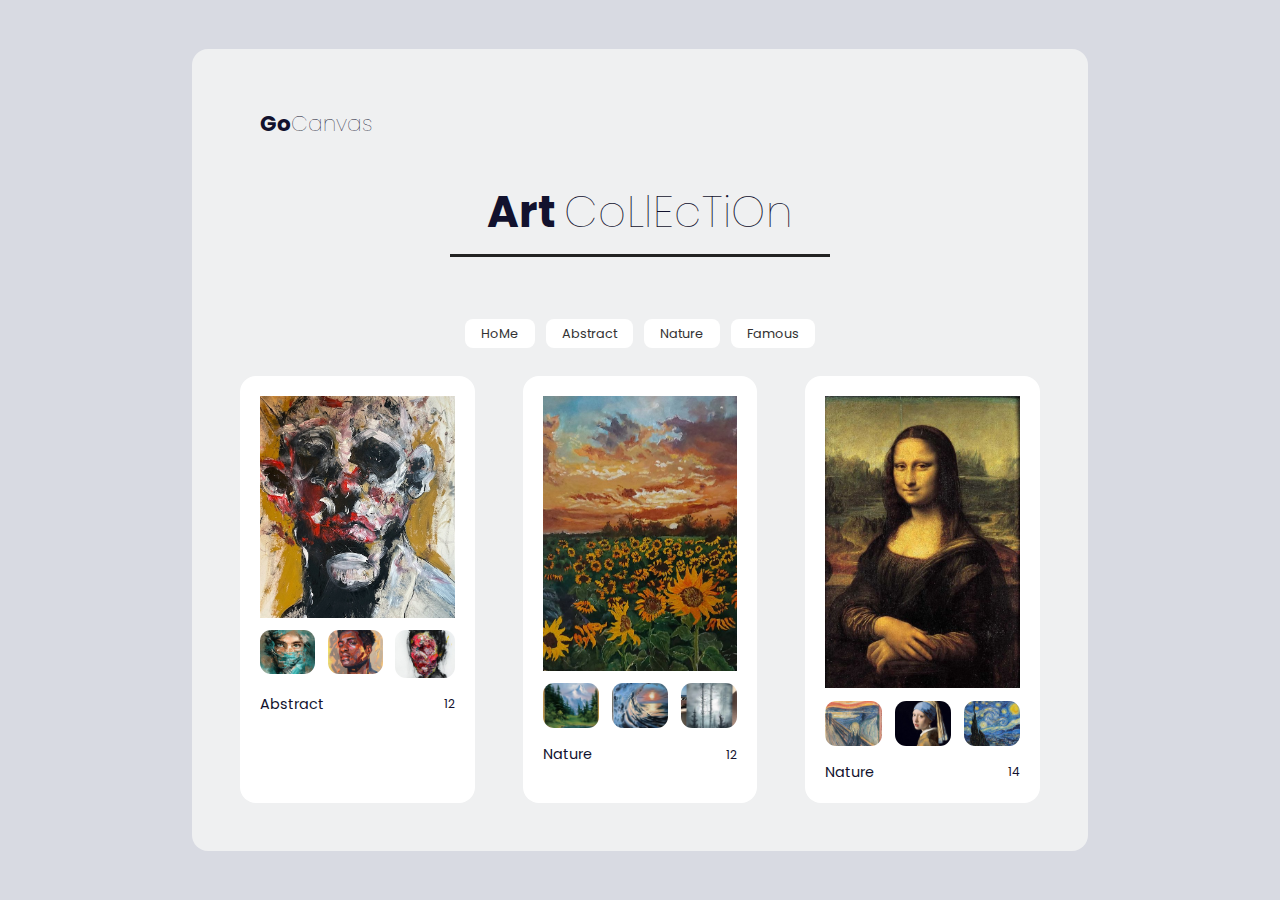
==== index.html @ 545de7d7 "Initial commit GoCanvas Art Gallery" ====
<html lang="en">
<head>
    <meta charset="UTF-8">
    <meta name="viewport" content="width=device-width, initial-scale=1.0">

    <!--Icons-->
    <link rel="stylesheet" href="https://unicons.iconscout.com/release/v4.0.8/css/line.css">

    <!--Fonts-->
    <link href="https://fonts.googleapis.com/css2?family=Poppins:wght@300;500;600;800;900&display=swap" rel="stylesheet">
    <title>GoCanvas Gallery</title>
    <link rel="stylesheet" href="style.css">
</head>
<body>
    <main>
        
        <h2>Go<span>Canvas</span></h2>

        <div class="container">
            <div class="heading">
                <h3>Art <span>CoLlEcTiOn</span></h3>
            </div>
        </div>
        

        <ul class="categories">
            <li><a class="category" href="index.html">HoMe</a></li>
            <li><a class="category" href="index2.html">Abstract</a></li>
            <li><a class="category" href="index3.html">Nature</a></li>
            <li><a class="category" href="index4.html">Famous</a></li>
            
        </ul>

        <section class="galleries">

            <article class="gallery">
                <a href="index2.html">
                    <div class="gallery__images">
                        <div class="gallery__images-thumbnail">
                            <img src="./collection1/1.jpeg" alt="">
                        </div>
                        <div class="gallery__images-more">
                            <div><img src="./collection1/2.jpg" alt=""></div> 
                            <div><img src="./collection1/3.jpg" alt=""></div>
                            <div><img src="./collection1/4.jpg" alt=""></div>
                        </div>
                    </div>
                    </a>

                    <div class="gallery__info">
                        <p>Abstract</p>
                        <small><i class="uil uil-scenery"></i>12</small>
                    </div>
                
            </article>

            <article class="gallery">
                <a href="index3.html">
                    <div class="gallery__images">
                        <div class="gallery__images-thumbnail">
                            <img src="./collection2/Nature1.jpg" alt="">
                        </div>
                        <div class="gallery__images-more">
                            <div><img src="./collection2/Nature2.jpg" alt=""></div> 
                            <div><img src="./collection2/Nature3.jpg" alt=""></div>
                            <div><img src="./collection2/Nature4.jpg" alt=""></div>
                        </div>
                    </div>
                </a>

                    <div class="gallery__info">
                        <p>Nature</p>
                        <small><i class="uil uil-scenery"></i>12</small>
                    </div>
                
            </article>

            <article class="gallery">
                <a href="index4.html">
                    <div class="gallery__images">
                        <div class="gallery__images-thumbnail">
                            <img src="./collection3/famous1.jpg" alt="">
                        </div>
                        <div class="gallery__images-more">
                            <div><img src="./collection3/famous2.jpg" alt="">  </div>
                            <div><img src="./collection3/famous3.jpg" alt=""></div>
                            <div><img src="./collection3/famous4.jpg" alt=""></div>
                        </div>
                    </div>
                </a>

                <div class="gallery__info">
                    <p>Nature</p>
                    <small><i class="uil uil-scenery"></i>14</small>
                </div>
            </article>

        </section>
    </main>
    <script>
        document.addEventListener('DOMContentLoaded', function() {
          const smoothLinks = document.querySelectorAll('.smooth-transition');
    
          for (const link of smoothLinks) {
            link.addEventListener('click', smoothScroll);
          }
    
          function smoothScroll(e) {
            e.preventDefault();
            const targetId = this.getAttribute('href');
            const targetElement = document.querySelector(targetId);
            const targetPosition = targetElement.offsetTop;
            const startPosition = window.pageYOffset;
            const distance = targetPosition - startPosition;
            const duration = 800; // Adjust the duration to control the speed of the transition
            let startTimestamp = null;
    
            function animation(currentTimestamp) {
              if (!startTimestamp) startTimestamp = currentTimestamp;
              const progress = currentTimestamp - startTimestamp;
              window.scrollTo(0, easeInOutCubic(progress, startPosition, distance, duration));
              if (progress < duration) {
                requestAnimationFrame(animation);
              }
            }
    
            function easeInOutCubic(t, b, c, d) {
              t /= d / 2;
              if (t < 1) return c / 2 * t * t * t + b;
              t -= 2;
              return c / 2 * (t * t * t + 2) + b;
            }
    
            requestAnimationFrame(animation);
            setTimeout(function() {
              window.location = targetId;
            }, duration);
          }
        });
      </script>
</body>
</html>
---- style.css ----
* {
    margin: 0;
    padding: 0;
    list-style: none;
    box-sizing: border-box;
}

:root {
    --color-body-bg: #d8dae2;
    --color-white: #fff;
    --color-light: #eff0f1;
    --color-dark: #12122e;

    --transition: all 300ms ease;
}

body {
    background: var(--color-body-bg);
    display: grid;
    place-items: center;
    height: 100vh;
    width: 100vw;
    font-family: "Poppins", sans-serif;
    font-size: 0.9rem;
    color:var(--color-dark);
}

img {
    display: block;
    width: 100%;
    object-fit: cover;
    transition: var(--transition);
}

main {
    background: var(--color-light);
    width: 70%;
    padding: 3rem;
    border-radius: 1rem;
}

h2 {
    margin-left: 20px;
    padding-top: 10px;
}

h2 span{
    font-weight: 100;
}

.container {
    display: flex;
    flex-direction: column;
    justify-content: center;
    align-items: center;
    text-align: center;
    margin: 40px 20px 0 20px;
}

.container .heading {
    width: 50%;
    padding-bottom: 50px;
}

.container .heading h3{
    font-size: 3em;
    font-weight: bolder;
    border-bottom: 3px solid #222;
    padding-bottom: 10px;
}

.container .heading h3 span{
    font-weight: 100;
}

.categories {
    display: flex;
    justify-content: center;
    gap: 0.7rem;
    margin: 1rem 0 2rem;
    flex-wrap: wrap;
}

.category {
    background: var(--color-white);
    padding: 0.4rem 1rem;
    border-radius: 0.5rem;
    font-size: 0.8rem;
    transition: var(--transition);
}

.category:hover {
    background: var(--color-dark);
    color: var(--color-white);
    cursor: pointer;
}


.galleries {
    display: grid;
    grid-template-columns: 1fr 1fr 1fr;
    gap: 3rem;
}

.gallery {
    display: flex;
    flex-direction: column;
    gap: 1rem;
    background: var(--color-white);
    padding: 1rem;
    border-radius: 1rem;
    border: 4px solid transparent;
    transition: var(--transition);
}

.gallery:hover {
    border-color: var(--color-white);
    background: transparent;
}

.gallery:hover img {
    filter:saturate(0);
}

.gallery__images-thumbnails img {
    aspect-ratio: 3/2;
    border-radius: 0.7rem;
}

.gallery__images-more {
    display: flex;
    gap: 0.8rem;
    margin-top: 0.8rem;
}

.gallery__images-more img {
    aspect-ratio: 5/4;
    border-radius: 0.7rem;
}

.gallery__info {
    display: flex;
    justify-content: space-between;
    align-items: center;
}

.gallery__info p {
    font-weight: 600px;
}

a {
    text-decoration: none;
    color: #333;
    transition: color 0.3s;
  }
  
  a:hover {
    color: #007bff; /* Change the color on hover */
  }



/* Media Queries for small screens */

@media screen and (max-width: 600px) {
    body {
        display: block;
        padding: 2rem 1rem 4rem;
        height: auto;
    }

    main {
        width: 100%;
        padding: 0;
        height: auto;
    }
    .category {
        padding: 0.7rem 1rem;
        display:
    }

    .galleries {
        grid-template-columns: 1fr;
        gap: 1.5rem;
    }
}

@media only screen and (max-width: 643px){
    .container .heading {
        width: 100%;
    }
    
    .container .heading h3{
        font-size: 1em;
    }

    .category {
        padding: 0.7rem 1rem;
        display: 1.5rem;
    }

}
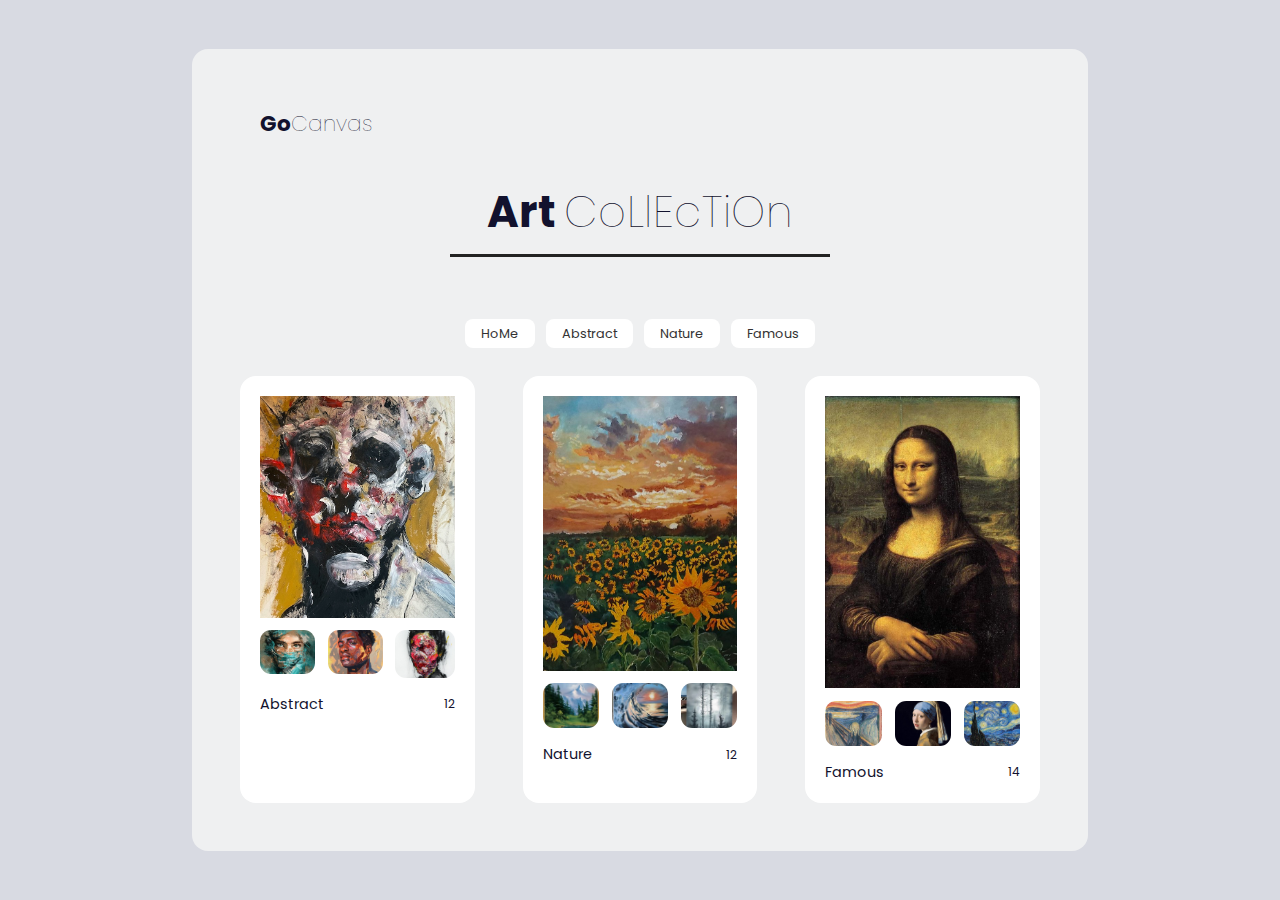
==== commit 557d3886: "Update index.html" ====
--- a/index.html
+++ b/index.html
@@ -90,7 +90,7 @@
                 </a>
 
                 <div class="gallery__info">
-                    <p>Nature</p>
+                    <p>Famous</p>
                     <small><i class="uil uil-scenery"></i>14</small>
                 </div>
             </article>
@@ -139,4 +139,4 @@
         });
       </script>
 </body>
-</html>+</html>
